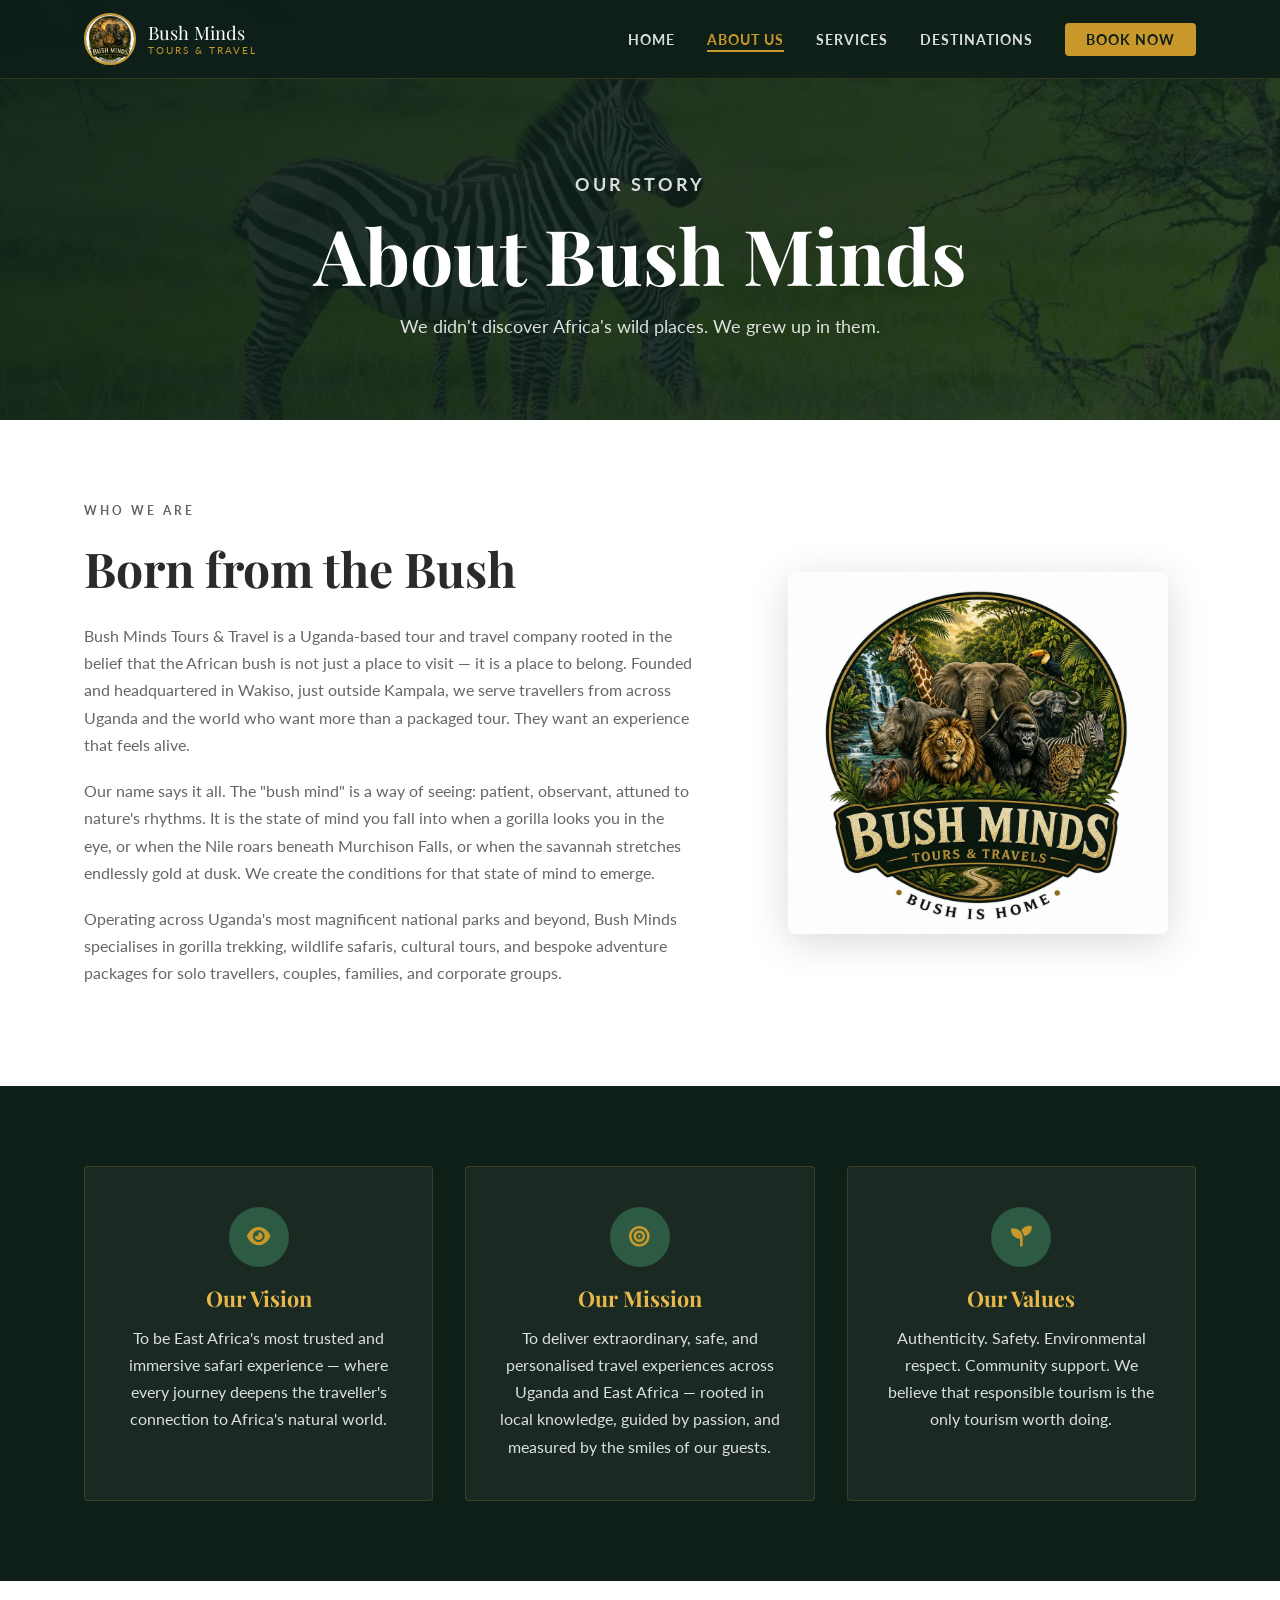
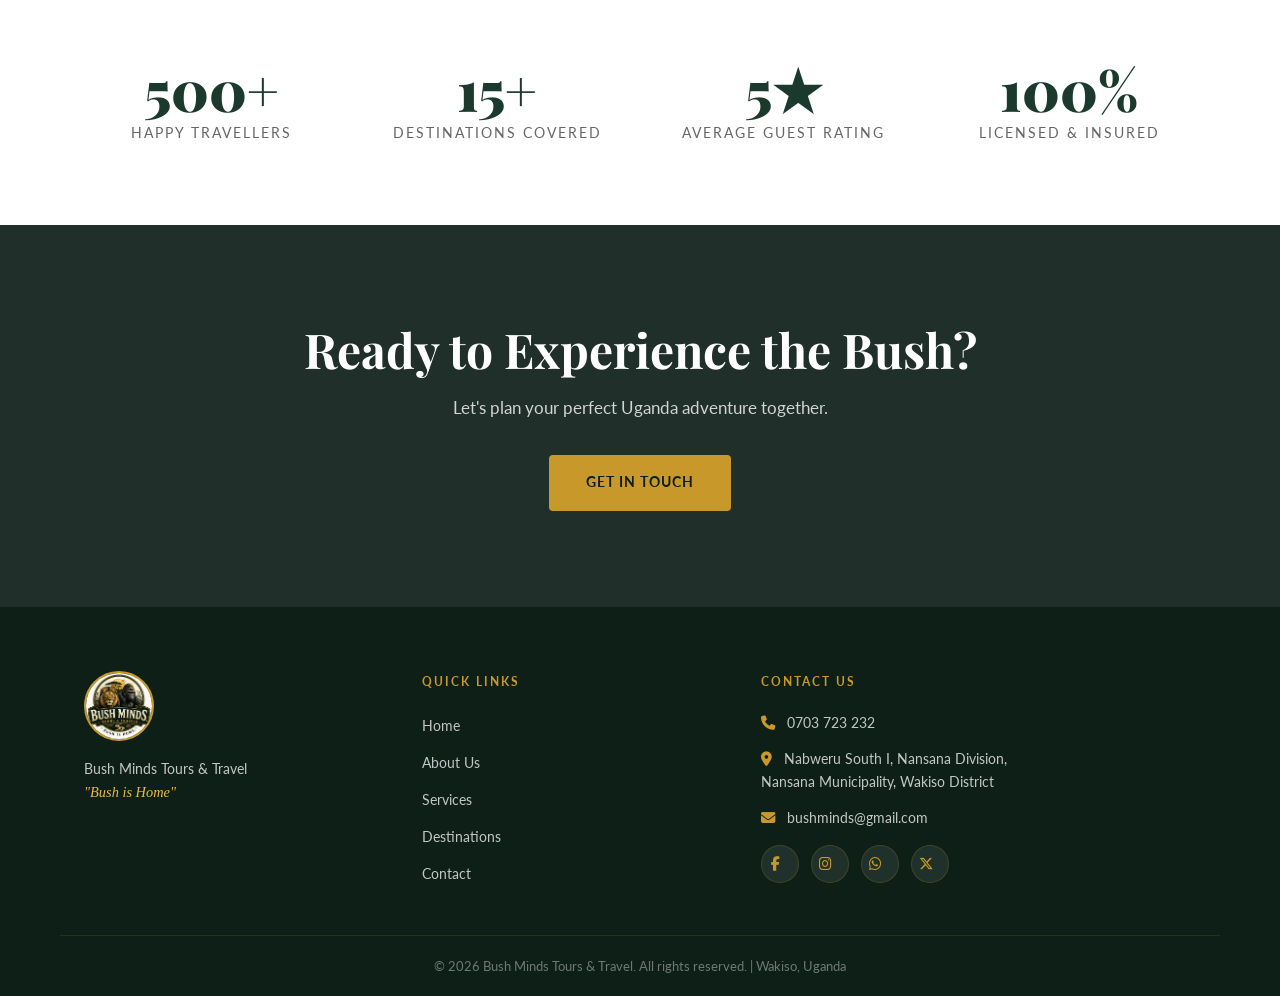
==== about.html @ b8e7d316 "Add files via upload" ====
<!DOCTYPE html>
<html lang="en">
<head>
  <meta charset="UTF-8" />
  <meta name="viewport" content="width=device-width, initial-scale=1.0" />
  <title>About Us – Bush Minds Tours & Travel</title>
  <link rel="stylesheet" href="css/style.css" />
  <link href="https://fonts.googleapis.com/css2?family=Playfair+Display:wght@700;900&family=Lato:wght@300;400;700&family=IM+Fell+English:ital@0;1&display=swap" rel="stylesheet" />
  <link rel="stylesheet" href="https://cdnjs.cloudflare.com/ajax/libs/font-awesome/6.5.0/css/all.min.css" />
</head>
<body>

  <!-- NAV -->
  <nav class="navbar" id="navbar">
    <div class="nav-inner">
      <a href="index.html" class="nav-logo">
        <img src="images/logo1.jpeg" alt="Bush Minds Logo" class="logo-img" />
        <span class="logo-text">Bush Minds <span class="logo-sub">Tours & Travel</span></span>
      </a>
      <button class="nav-toggle" id="navToggle" aria-label="Toggle menu">
        <span></span><span></span><span></span>
      </button>
      <ul class="nav-links" id="navLinks">
        <li><a href="index.html">Home</a></li>
        <li><a href="about.html" class="active">About Us</a></li>
        <li><a href="services.html">Services</a></li>
        <li><a href="destinations.html">Destinations</a></li>
        <li><a href="contact.html" class="nav-cta">Book Now</a></li>
      </ul>
    </div>
  </nav>

  <!-- PAGE HERO -->
  <section class="page-hero about-hero">
    <div class="hero-overlay"></div>
    <div class="page-hero-content">
      <p class="hero-eyebrow">Our Story</p>
      <h1>About Bush Minds</h1>
      <p>We didn't discover Africa's wild places. We grew up in them.</p>
    </div>
  </section>

  <!-- STORY SECTION -->
  <section class="section">
    <div class="container story-layout">
      <div class="story-text">
        <p class="section-eyebrow">Who We Are</p>
        <h2 class="section-title">Born from the Bush</h2>
        <p>Bush Minds Tours & Travel is a Uganda-based tour and travel company rooted in the belief that the African bush is not just a place to visit — it is a place to belong. Founded and headquartered in Wakiso, just outside Kampala, we serve travellers from across Uganda and the world who want more than a packaged tour. They want an experience that feels alive.</p>
        <p>Our name says it all. The "bush mind" is a way of seeing: patient, observant, attuned to nature's rhythms. It is the state of mind you fall into when a gorilla looks you in the eye, or when the Nile roars beneath Murchison Falls, or when the savannah stretches endlessly gold at dusk. We create the conditions for that state of mind to emerge.</p>
        <p>Operating across Uganda's most magnificent national parks and beyond, Bush Minds specialises in gorilla trekking, wildlife safaris, cultural tours, and bespoke adventure packages for solo travellers, couples, families, and corporate groups.</p>
      </div>
      <div class="story-image">
        <img src="images/logo2.jpeg" alt="Bush Minds Logo" class="about-logo-display" />
      </div>
    </div>
  </section>

  <!-- MISSION / VISION -->
  <section class="section mv-section" style="background:var(--clr-dark);">
    <div class="container">
      <div class="mv-grid">
        <div class="mv-card">
          <div class="mv-icon"><i class="fas fa-eye"></i></div>
          <h3>Our Vision</h3>
          <p>To be East Africa's most trusted and immersive safari experience — where every journey deepens the traveller's connection to Africa's natural world.</p>
        </div>
        <div class="mv-card">
          <div class="mv-icon"><i class="fas fa-bullseye"></i></div>
          <h3>Our Mission</h3>
          <p>To deliver extraordinary, safe, and personalised travel experiences across Uganda and East Africa — rooted in local knowledge, guided by passion, and measured by the smiles of our guests.</p>
        </div>
        <div class="mv-card">
          <div class="mv-icon"><i class="fas fa-seedling"></i></div>
          <h3>Our Values</h3>
          <p>Authenticity. Safety. Environmental respect. Community support. We believe that responsible tourism is the only tourism worth doing.</p>
        </div>
      </div>
    </div>
  </section>

  <!-- STATS -->
  <section class="section stats-section">
    <div class="container">
      <div class="stats-grid">
        <div class="stat-item">
          <span class="stat-num">500+</span>
          <span class="stat-label">Happy Travellers</span>
        </div>
        <div class="stat-item">
          <span class="stat-num">15+</span>
          <span class="stat-label">Destinations Covered</span>
        </div>
        <div class="stat-item">
          <span class="stat-num">5★</span>
          <span class="stat-label">Average Guest Rating</span>
        </div>
        <div class="stat-item">
          <span class="stat-num">100%</span>
          <span class="stat-label">Licensed & Insured</span>
        </div>
      </div>
    </div>
  </section>

  <!-- CTA -->
  <section class="cta-banner">
    <div class="cta-overlay"></div>
    <div class="cta-content">
      <h2>Ready to Experience the Bush?</h2>
      <p>Let's plan your perfect Uganda adventure together.</p>
      <a href="contact.html" class="btn btn-gold">Get in Touch</a>
    </div>
  </section>

  <!-- FOOTER -->
  <footer class="footer">
    <div class="container footer-grid">
      <div class="footer-brand">
        <img src="images/logo3.jpeg" alt="Bush Minds" class="footer-logo" />
        <p>Bush Minds Tours & Travel<br/><em>"Bush is Home"</em></p>
      </div>
      <div class="footer-links">
        <h4>Quick Links</h4>
        <ul>
          <li><a href="index.html">Home</a></li>
          <li><a href="about.html">About Us</a></li>
          <li><a href="services.html">Services</a></li>
          <li><a href="destinations.html">Destinations</a></li>
          <li><a href="contact.html">Contact</a></li>
        </ul>
      </div>
      <div class="footer-contact">
        <h4>Contact Us</h4>
         <p><a href="tel:+256703723232"><i class="fa-solid fa-phone" aria-hidden="true"></i> 0703 723 232</a></p>
        <p><i class="fas fa-map-marker-alt"></i> Nabweru South I, Nansana Division,<br/>Nansana Municipality, Wakiso District</p>
        <p><i class="fas fa-envelope"></i> <a href="mailto:bushminds@gmail.com">bushminds@gmail.com</a></p>
        <div class="social-icons">
          <a href="#" aria-label="Facebook"><i class="fab fa-facebook-f"></i></a>
          <a href="#" aria-label="Instagram"><i class="fab fa-instagram"></i></a>
          <a href="#" aria-label="WhatsApp"><i class="fab fa-whatsapp"></i></a>
          <a href="#" aria-label="X"><i class="fab fa-x-twitter"></i></a>
        </div>
      </div>
    </div>
    <div class="footer-bottom">
      <p>© 2026 Bush Minds Tours & Travel. All rights reserved. | Wakiso, Uganda</p>
    </div>
  </footer>

  <script src="js/main.js"></script>
</body>
</html>
---- css/style.css ----
/* ============================================================
   BUSH MINDS TOURS & TRAVEL – STYLESHEET
   Palette: Deep Forest Green | Safari Gold | Night Black | Ivory
   Type: Playfair Display (display) + Lato (body)
   ============================================================ */

:root {
  --clr-green:   #1B3A2D;
  --clr-green-md:#2C5A42;
  --clr-gold:    #C8992A;
  --clr-gold-lt: #E8B94A;
  --clr-dark:    #0E1F18;
  --clr-ivory:   #F5F0E8;
  --clr-white:   #FFFFFF;
  --clr-text:    #2A2A2A;
  --clr-muted:   #666;
  --clr-border:  #DDD4C0;
  --radius:      4px;
  --shadow:      0 4px 20px rgba(0,0,0,0.12);
  --transition:  0.3s ease;
}

*, *::before, *::after { box-sizing: border-box; margin: 0; padding: 0; }

html { scroll-behavior: smooth; }

body {
  font-family: 'Lato', sans-serif;
  font-size: 16px;
  line-height: 1.7;
  color: var(--clr-text);
  background: var(--clr-white);
  overflow-x: hidden;
}

img { max-width: 100%; display: block; }
a { text-decoration: none; color: inherit; }
ul { list-style: none; }

/* ── TYPOGRAPHY ── */
h1, h2, h3 { font-family: 'Playfair Display', serif; line-height: 1.2; }
h1 { font-size: clamp(2.4rem, 6vw, 5rem); }
h2 { font-size: clamp(1.8rem, 4vw, 3rem); }
h3 { font-size: 1.35rem; }
em { font-family: 'IM Fell English', serif; font-style: italic; }

/* ── UTILITIES ── */
.container { max-width: 1160px; margin: 0 auto; padding: 0 1.5rem; }
.section { padding: 5rem 0; }
.section-header { text-align: center; margin-bottom: 3.5rem; }
.section-header.light .section-eyebrow { color: var(--clr-gold-lt); }
.section-eyebrow {
  font-family: 'Lato', sans-serif;
  text-transform: uppercase;
  letter-spacing: 3px;
  font-size: 0.78rem;
  color: var(--clr-gold);
  font-weight: 700;
  margin-bottom: 0.6rem;
  display: block;
}
.hero-eyebrow {
  font-family: 'Lato', sans-serif;
  text-transform: uppercase;
  letter-spacing: 3px;
  font-size: 0.78rem;
  color: var(--clr-gold-lt);
  font-weight: 700;
  margin-bottom: 1rem;
  display: block;
}

/* ── BUTTONS ── */
.btn {
  display: inline-block;
  padding: 0.85rem 2.2rem;
  border-radius: var(--radius);
  font-family: 'Lato', sans-serif;
  font-weight: 700;
  font-size: 0.9rem;
  letter-spacing: 1px;
  text-transform: uppercase;
  transition: all var(--transition);
  cursor: pointer;
  border: 2px solid transparent;
}
.btn-gold {
  background: var(--clr-gold);
  color: var(--clr-dark);
  border-color: var(--clr-gold);
}
.btn-gold:hover {
  background: var(--clr-gold-lt);
  border-color: var(--clr-gold-lt);
  transform: translateY(-2px);
  box-shadow: 0 6px 20px rgba(200,153,42,0.4);
}
.btn-outline {
  background: transparent;
  color: var(--clr-white);
  border-color: var(--clr-white);
}
.btn-outline:hover {
  background: var(--clr-white);
  color: var(--clr-dark);
}
.btn-sm { padding: 0.6rem 1.4rem; font-size: 0.82rem; }
.btn-full { width: 100%; text-align: center; }
.btn-whatsapp {
  display: inline-flex;
  align-items: center;
  gap: 0.5rem;
  background: #25D366;
  color: #fff;
  padding: 0.65rem 1.4rem;
  border-radius: var(--radius);
  font-weight: 700;
  font-size: 0.9rem;
  margin-top: 0.5rem;
  transition: background var(--transition);
}
.btn-whatsapp:hover { background: #1dbb57; }

/* ── NAVBAR ── */
.navbar {
  position: fixed;
  top: 0; left: 0; right: 0;
  z-index: 1000;
  padding: 0.8rem 0;
  background: rgba(14,31,24,0.92);
  backdrop-filter: blur(10px);
  border-bottom: 1px solid rgba(200,153,42,0.2);
  transition: background var(--transition), padding var(--transition);
}
.navbar.scrolled {
  background: rgba(14,31,24,0.99);
  padding: 0.5rem 0;
  box-shadow: 0 2px 20px rgba(0,0,0,0.4);
}
.nav-inner {
  max-width: 1160px;
  margin: 0 auto;
  padding: 0 1.5rem;
  display: flex;
  align-items: center;
  justify-content: space-between;
}
.nav-logo {
  display: flex;
  align-items: center;
  gap: 0.75rem;
}
.logo-img {
  width: 52px;
  height: 52px;
  border-radius: 50%;
  object-fit: cover;
  border: 2px solid var(--clr-gold);
}
.logo-text {
  font-family: 'Playfair Display', serif;
  font-size: 1.15rem;
  color: var(--clr-white);
  line-height: 1.2;
  display: flex;
  flex-direction: column;
}
.logo-sub {
  font-family: 'Lato', sans-serif;
  font-size: 0.65rem;
  text-transform: uppercase;
  letter-spacing: 2px;
  color: var(--clr-gold);
}
.nav-links {
  display: flex;
  align-items: center;
  gap: 2rem;
}
.nav-links a {
  color: rgba(255,255,255,0.85);
  font-size: 0.9rem;
  font-weight: 700;
  text-transform: uppercase;
  letter-spacing: 1px;
  position: relative;
  transition: color var(--transition);
}
.nav-links a::after {
  content: '';
  position: absolute;
  bottom: -4px; left: 0;
  width: 0; height: 2px;
  background: var(--clr-gold);
  transition: width var(--transition);
}
.nav-links a:hover,
.nav-links a.active { color: var(--clr-gold); }
.nav-links a:hover::after,
.nav-links a.active::after { width: 100%; }
.nav-cta {
  background: var(--clr-gold) !important;
  color: var(--clr-dark) !important;
  padding: 0.5rem 1.3rem;
  border-radius: var(--radius);
}
.nav-cta::after { display: none !important; }
.nav-cta:hover { background: var(--clr-gold-lt) !important; }

.nav-toggle {
  display: none;
  flex-direction: column;
  gap: 5px;
  background: none;
  border: none;
  cursor: pointer;
  padding: 4px;
}
.nav-toggle span {
  display: block;
  width: 26px; height: 2px;
  background: var(--clr-white);
  transition: all var(--transition);
}

/* ── HERO ── */
.hero {
  position: relative;
  min-height: 100vh;
  display: flex;
  align-items: center;
  background:
    linear-gradient(to bottom right, rgba(14,31,24,0.85) 0%, rgba(27,58,45,0.7) 60%, rgba(200,153,42,0.15) 100%),
    url('../images/Gorilla-4.jpg') center/cover no-repeat;
}
.hero-overlay {
  position: absolute;
  inset: 0;
  background: linear-gradient(135deg, rgba(14,31,24,0.8) 0%, rgba(14,31,24,0.3) 100%);
}
.hero-content {
  position: relative;
  z-index: 2;
  max-width: 1160px;
  margin: 0 auto;
  padding: 8rem 1.5rem 4rem;
  max-width: 700px;
  padding-left: max(1.5rem, 5vw);
}
.hero-title {
  color: var(--clr-white);
  margin-bottom: 1.2rem;
  text-shadow: 0 2px 20px rgba(0,0,0,0.4);
}
.hero-title em {
  color: var(--clr-gold-lt);
  display: block;
}
.hero-sub {
  color: rgba(255,255,255,0.88);
  font-size: 1.1rem;
  max-width: 560px;
  margin-bottom: 2.2rem;
  font-weight: 300;
}
.hero-actions { display: flex; gap: 1rem; flex-wrap: wrap; }
.hero-scroll-hint {
  position: absolute;
  bottom: 2rem;
  left: 50%;
  transform: translateX(-50%);
  color: rgba(255,255,255,0.6);
  font-size: 0.75rem;
  text-transform: uppercase;
  letter-spacing: 2px;
  display: flex;
  flex-direction: column;
  align-items: center;
  gap: 0.4rem;
  animation: bounce 2s infinite;
}
@keyframes bounce {
  0%,100% { transform: translateX(-50%) translateY(0); }
  50% { transform: translateX(-50%) translateY(-8px); }
}

/* ── PAGE HERO ── */
.page-hero {
  position: relative;
  min-height: 420px;
  display: flex;
  align-items: center;
  padding-top: 80px;
}
.about-hero {
  background: linear-gradient(rgba(14,31,24,0.75), rgba(14,31,24,0.75)),
    url('../images/Zebra-1.webp') center/cover no-repeat;
}
.services-hero {
  background: linear-gradient(rgba(14,31,24,0.75), rgba(14,31,24,0.75)),
    url('../images/Elephant-1.jpg') center/cover no-repeat;
}
.dest-hero {
  background: linear-gradient(rgba(14,31,24,0.75), rgba(14,31,24,0.75)),
    url('../images/Queen-elizabeth-2.jpg') center/cover no-repeat;
}
.contact-hero {
  background: linear-gradient(rgba(14,31,24,0.75), rgba(14,31,24,0.75)),
    url('https://images.unsplash.com/photo-1516426122078-c23e76319801?w=1600&q=80') center/cover no-repeat;
}
.page-hero-content {
  position: relative;
  z-index: 2;
  max-width: 1160px;
  margin: 0 auto;
  padding: 2rem 1.5rem;
  text-align: center;
  color: var(--clr-white);
}
.page-hero-content h1 { margin: 0.5rem 0; }
.page-hero-content p {
  font-size: 1.1rem;
  color: rgba(255,255,255,0.85);
  max-width: 540px;
  margin: 0.75rem auto 0;
}

/* ── MARQUEE ── */
.marquee-strip {
  background: var(--clr-gold);
  padding: 0.75rem 0;
  overflow: hidden;
}
.marquee-track {
  display: flex;
  gap: 3rem;
  white-space: nowrap;
  animation: marquee 30s linear infinite;
  width: max-content;
}
.marquee-track span {
  font-family: 'Lato', sans-serif;
  font-weight: 700;
  font-size: 0.85rem;
  text-transform: uppercase;
  letter-spacing: 2px;
  color: var(--clr-dark);
}
@keyframes marquee {
  from { transform: translateX(0); }
  to { transform: translateX(-50%); }
}

/* ── CARDS / WHY SECTION ── */
.cards-grid { display: grid; gap: 1.5rem; }
.why-grid { grid-template-columns: repeat(auto-fit, minmax(240px, 1fr)); }
.card {
  background: var(--clr-white);
  border: 1px solid var(--clr-border);
  border-radius: var(--radius);
  padding: 2rem 1.5rem;
  transition: transform var(--transition), box-shadow var(--transition);
}
.card:hover { transform: translateY(-4px); box-shadow: var(--shadow); }
.why-card { text-align: center; }
.card-icon {
  width: 60px; height: 60px;
  background: var(--clr-green);
  border-radius: 50%;
  display: flex; align-items: center; justify-content: center;
  margin: 0 auto 1.25rem;
}
.card-icon i { color: var(--clr-gold); font-size: 1.3rem; }
.card h3 { margin-bottom: 0.6rem; font-size: 1.15rem; }
.card p { color: var(--clr-muted); font-size: 0.95rem; }

/* ── DESTINATION CARDS (home preview) ── */
.dest-grid { grid-template-columns: repeat(auto-fit, minmax(300px, 1fr)); }
.dest-card {
  background: #1a2e24;
  border-radius: var(--radius);
  overflow: hidden;
  border: 1px solid rgba(200,153,42,0.2);
  transition: transform var(--transition);
}
.dest-card:hover { transform: translateY(-4px); }
.dest-img {
  height: 200px;
  background-size: cover;
  background-position: center;
}
.bwindi { background-image: url('../images/bwindi-forest-1.jpg'); }
.murchison { background-image: url('../images/murchison-falls-2.webp'); }
.queen { background-image: url('../images/Queen\ Elizabeth-1.jpg'); }
.dest-info { padding: 1.5rem; }
.dest-info h3 { color: var(--clr-white); margin-bottom: 0.5rem; font-size: 1.1rem; }
.dest-info p { color: rgba(255,255,255,0.7); font-size: 0.9rem; margin-bottom: 1rem; }
.dest-link { color: var(--clr-gold); font-weight: 700; font-size: 0.85rem; text-transform: uppercase; letter-spacing: 1px; }
.dest-link i { margin-left: 0.3rem; }
.dest-link:hover { color: var(--clr-gold-lt); }

/* ── TESTIMONIALS ── */
.testimonials-section { background: var(--clr-ivory); }
.testi-grid { display: grid; grid-template-columns: repeat(auto-fit, minmax(280px, 1fr)); gap: 1.5rem; }
.testi-card {
  background: var(--clr-white);
  padding: 2rem;
  border-radius: var(--radius);
  border-left: 4px solid var(--clr-gold);
  box-shadow: var(--shadow);
}
.stars { color: var(--clr-gold); font-size: 1.1rem; margin-bottom: 1rem; }
.testi-card p { color: var(--clr-text); font-style: italic; margin-bottom: 1rem; line-height: 1.6; }
.testi-author { font-size: 0.85rem; color: var(--clr-muted); }
.testi-author strong { color: var(--clr-green); }

/* ── CTA BANNER ── */
.cta-banner {
  position: relative;
  background:
    linear-gradient(rgba(14,31,24,0.85), rgba(14,31,24,0.85)),
    url('https://images.unsplash.com/photo-1516426122078-c23e76319801?w=1600&q=80') center/cover no-repeat fixed;
  padding: 6rem 1.5rem;
  text-align: center;
}
.cta-overlay { position: absolute; inset: 0; background: rgba(14,31,24,0.5); }
.cta-content { position: relative; z-index: 2; }
.cta-content h2 { color: var(--clr-white); margin-bottom: 1rem; }
.cta-content p { color: rgba(255,255,255,0.8); margin-bottom: 2rem; font-size: 1.05rem; }

/* ── FOOTER ── */
.footer {
  background: var(--clr-dark);
  padding: 4rem 0 0;
  color: rgba(255,255,255,0.75);
}
.footer-grid {
  display: grid;
  grid-template-columns: 1fr 1fr 1.5fr;
  gap: 3rem;
  padding-bottom: 3rem;
  border-bottom: 1px solid rgba(200,153,42,0.15);
}
.footer-logo {
  width: 70px;
  height: 70px;
  border-radius: 50%;
  border: 2px solid var(--clr-gold);
  margin-bottom: 1rem;
  object-fit: cover;
}
.footer-brand p { font-size: 0.9rem; line-height: 1.6; }
.footer-brand em { color: var(--clr-gold-lt); }
.footer h4 {
  font-family: 'Lato', sans-serif;
  text-transform: uppercase;
  letter-spacing: 2px;
  font-size: 0.78rem;
  color: var(--clr-gold);
  margin-bottom: 1.2rem;
}
.footer-links ul { display: flex; flex-direction: column; gap: 0.6rem; }
.footer-links a { font-size: 0.9rem; transition: color var(--transition); }
.footer-links a:hover { color: var(--clr-gold-lt); }
.footer-contact p { font-size: 0.9rem; margin-bottom: 0.8rem; line-height: 1.6; }
.footer-contact i { color: var(--clr-gold); margin-right: 0.5rem; }
.footer-contact a { color: rgba(255,255,255,0.75); }
.footer-contact a:hover { color: var(--clr-gold-lt); }
.social-icons { display: flex; gap: 0.75rem; margin-top: 1rem; }
.social-icons a {
  width: 38px; height: 38px;
  border-radius: 50%;
  background: rgba(255,255,255,0.08);
  display: flex; align-items: center; justify-content: center;
  color: rgba(255,255,255,0.75);
  font-size: 0.9rem;
  transition: all var(--transition);
  border: 1px solid rgba(200,153,42,0.2);
}
.social-icons a:hover { background: var(--clr-gold); color: var(--clr-dark); }
.footer-bottom {
  padding: 1.2rem;
  text-align: center;
  font-size: 0.82rem;
  color: rgba(255,255,255,0.4);
}

/* ── ABOUT PAGE ── */
.story-layout {
  display: grid;
  grid-template-columns: 1.4fr 1fr;
  gap: 4rem;
  align-items: center;
}
.story-text p { color: var(--clr-muted); margin-bottom: 1.2rem; }
.story-text .section-title { margin-bottom: 1.5rem; }
.about-logo-display {
  width: 100%;
  max-width: 380px;
  border-radius: 8px;
  margin: 0 auto;
  box-shadow: 0 8px 40px rgba(0,0,0,0.15);
}

/* Mission/Vision */
.mv-section { padding: 5rem 0; }
.mv-grid { display: grid; grid-template-columns: repeat(auto-fit, minmax(260px, 1fr)); gap: 2rem; }
.mv-card {
  background: rgba(255,255,255,0.05);
  border: 1px solid rgba(200,153,42,0.2);
  border-radius: var(--radius);
  padding: 2.5rem 2rem;
  text-align: center;
  color: rgba(255,255,255,0.85);
}
.mv-icon {
  width: 60px; height: 60px;
  background: var(--clr-green-md);
  border-radius: 50%;
  display: flex; align-items: center; justify-content: center;
  margin: 0 auto 1.2rem;
}
.mv-icon i { color: var(--clr-gold); font-size: 1.3rem; }
.mv-card h3 { color: var(--clr-gold-lt); margin-bottom: 0.75rem; }

/* Stats */
.stats-grid { display: grid; grid-template-columns: repeat(auto-fit, minmax(160px, 1fr)); gap: 2rem; text-align: center; }
.stat-item { display: flex; flex-direction: column; gap: 0.3rem; }
.stat-num {
  font-family: 'Playfair Display', serif;
  font-size: 3.5rem;
  font-weight: 900;
  color: var(--clr-green);
  line-height: 1;
}
.stat-label { font-size: 0.85rem; text-transform: uppercase; letter-spacing: 2px; color: var(--clr-muted); }

/* ── SERVICES PAGE ── */
.services-list { display: flex; flex-direction: column; gap: 4rem; }
.service-row {
  display: grid;
  grid-template-columns: 100px 1fr;
  gap: 2.5rem;
  align-items: start;
  padding-bottom: 4rem;
  border-bottom: 1px solid var(--clr-border);
}
.service-row:last-child { border-bottom: none; padding-bottom: 0; }
.service-row.reverse { grid-template-columns: 1fr 100px; }
.service-row.reverse .service-icon-box { order: 2; }
.service-icon-box {
  width: 80px; height: 80px;
  background: var(--clr-green);
  border-radius: var(--radius);
  display: flex; align-items: center; justify-content: center;
  flex-shrink: 0;
  box-shadow: 4px 4px 0 var(--clr-gold);
}
.service-icon-box i { color: var(--clr-gold); font-size: 1.8rem; }
.service-detail h3 { margin-bottom: 0.75rem; color: var(--clr-green); }
.service-detail p { color: var(--clr-muted); margin-bottom: 1.2rem; }
.service-includes { display: flex; flex-direction: column; gap: 0.4rem; }
.service-includes li { display: flex; align-items: center; gap: 0.6rem; font-size: 0.9rem; color: var(--clr-text); }
.service-includes i { color: var(--clr-gold); font-size: 0.8rem; }

/* ── DESTINATIONS PAGE ── */
.dest-detail-grid { display: flex; flex-direction: column; gap: 4rem; }
.dest-detail-card {
  display: grid;
  grid-template-columns: 1fr 1fr;
  gap: 3rem;
  align-items: center;
  padding-bottom: 4rem;
  border-bottom: 1px solid var(--clr-border);
}
.dest-detail-card:last-child { border-bottom: none; padding-bottom: 0; }
.dest-detail-card.reverse { direction: rtl; }
.dest-detail-card.reverse > * { direction: ltr; }
.dest-detail-img {
  height: 320px;
  border-radius: var(--radius);
  background-size: cover;
  background-position: center;
  box-shadow: var(--shadow);
}
.bwindi-lg { background-image: url('../images/bwindi-forest-1.jpg'); }
.murchison-lg { background-image: url('../images/murchison-falls-2.webp'); }
.queen-lg { background-image: url('../images/Queen\ Elizabeth-1.jpg'); }
.rwenzori-lg { background-image: url('../images/Mountain\ Rwenzori-1.webp'); }
.sipi-lg { background-image: url('../images/sipi-falls-3.webp'); }
.source-lg { background-image: url('../images/Source-of-the-Nile-2.jpg'); }

.dest-tag {
  display: inline-block;
  background: var(--clr-green);
  color: var(--clr-gold-lt);
  font-size: 0.72rem;
  text-transform: uppercase;
  letter-spacing: 2px;
  padding: 0.3rem 0.8rem;
  border-radius: 2px;
  margin-bottom: 0.8rem;
  font-weight: 700;
}
.dest-detail-body h3 { color: var(--clr-green); margin-bottom: 0.75rem; }
.dest-detail-body p { color: var(--clr-muted); margin-bottom: 1.2rem; }
.dest-meta {
  display: flex;
  gap: 1.5rem;
  flex-wrap: wrap;
  margin-bottom: 1.5rem;
  font-size: 0.85rem;
  color: var(--clr-muted);
}
.dest-meta i { color: var(--clr-gold); margin-right: 0.3rem; }

/* ── CONTACT PAGE ── */
.contact-layout {
  display: grid;
  grid-template-columns: 1.2fr 1fr;
  gap: 4rem;
  align-items: start;
}
.contact-form-wrap h2,
.contact-info-wrap h2 { margin-bottom: 0.6rem; }
.contact-form-wrap > p { color: var(--clr-muted); margin-bottom: 2rem; }
.contact-form { display: flex; flex-direction: column; gap: 1.2rem; }
.form-row { display: grid; grid-template-columns: 1fr 1fr; gap: 1.2rem; }
.form-group { display: flex; flex-direction: column; gap: 0.4rem; }
.form-group label { font-size: 0.85rem; font-weight: 700; color: var(--clr-text); text-transform: uppercase; letter-spacing: 1px; }
.form-group input,
.form-group select,
.form-group textarea {
  padding: 0.8rem 1rem;
  border: 1.5px solid var(--clr-border);
  border-radius: var(--radius);
  font-family: 'Lato', sans-serif;
  font-size: 0.95rem;
  color: var(--clr-text);
  background: var(--clr-white);
  transition: border-color var(--transition);
  outline: none;
}
.form-group input:focus,
.form-group select:focus,
.form-group textarea:focus { border-color: var(--clr-green); }
.form-group textarea { resize: vertical; }
.form-success {
  display: none;
  background: #e6f9ee;
  border: 1px solid #4CAF50;
  border-radius: var(--radius);
  padding: 1.2rem;
  text-align: center;
  color: #2e7d32;
}
.form-success i { font-size: 1.5rem; margin-bottom: 0.5rem; display: block; }
.form-success.show { display: block; }

.contact-info-wrap { padding-top: 1rem; }
.contact-info-item {
  display: flex;
  gap: 1.2rem;
  margin-bottom: 2rem;
  padding-bottom: 2rem;
  border-bottom: 1px solid var(--clr-border);
}
.contact-info-item:last-of-type { border-bottom: none; }
.ci-icon {
  width: 44px; height: 44px;
  background: var(--clr-green);
  border-radius: 50%;
  display: flex; align-items: center; justify-content: center;
  flex-shrink: 0;
}
.ci-icon i { color: var(--clr-gold); font-size: 1rem; }
.contact-info-item h4 { font-size: 1rem; margin-bottom: 0.3rem; }
.contact-info-item p { font-size: 0.9rem; color: var(--clr-muted); }
.contact-info-item a { color: var(--clr-green); }
.contact-info-item a:hover { color: var(--clr-gold); }

.contact-logo-display { text-align: center; padding: 1.5rem 0; }
.contact-logo-display img { width: 120px; height: 120px; border-radius: 50%; object-fit: cover; margin: 0 auto 0.6rem; border: 3px solid var(--clr-gold); }
.contact-logo-display p { color: var(--clr-muted); font-size: 0.9rem; }

.map-wrap { height: 380px; }
.map-wrap iframe { display: block; }

/* ── RESPONSIVE ── */
@media (max-width: 900px) {
  .story-layout,
  .dest-detail-card,
  .contact-layout { grid-template-columns: 1fr; }
  .dest-detail-card.reverse { direction: ltr; }
  .dest-detail-img { height: 240px; }
  .footer-grid { grid-template-columns: 1fr 1fr; }
  .service-row,
  .service-row.reverse { grid-template-columns: 1fr; }
  .service-row.reverse .service-icon-box { order: 0; }
  .service-icon-box { width: 60px; height: 60px; }
  .service-icon-box i { font-size: 1.4rem; }
}

@media (max-width: 680px) {
  .nav-links {
    display: none;
    flex-direction: column;
    position: absolute;
    top: 100%; left: 0; right: 0;
    background: var(--clr-dark);
    padding: 1.5rem;
    gap: 1.2rem;
    border-top: 1px solid rgba(200,153,42,0.2);
  }
  .nav-links.open { display: flex; }
  .nav-toggle { display: flex; }
  .hero-actions { flex-direction: column; align-items: flex-start; }
  .footer-grid { grid-template-columns: 1fr; }
  .form-row { grid-template-columns: 1fr; }
  .testi-grid { grid-template-columns: 1fr; }
}
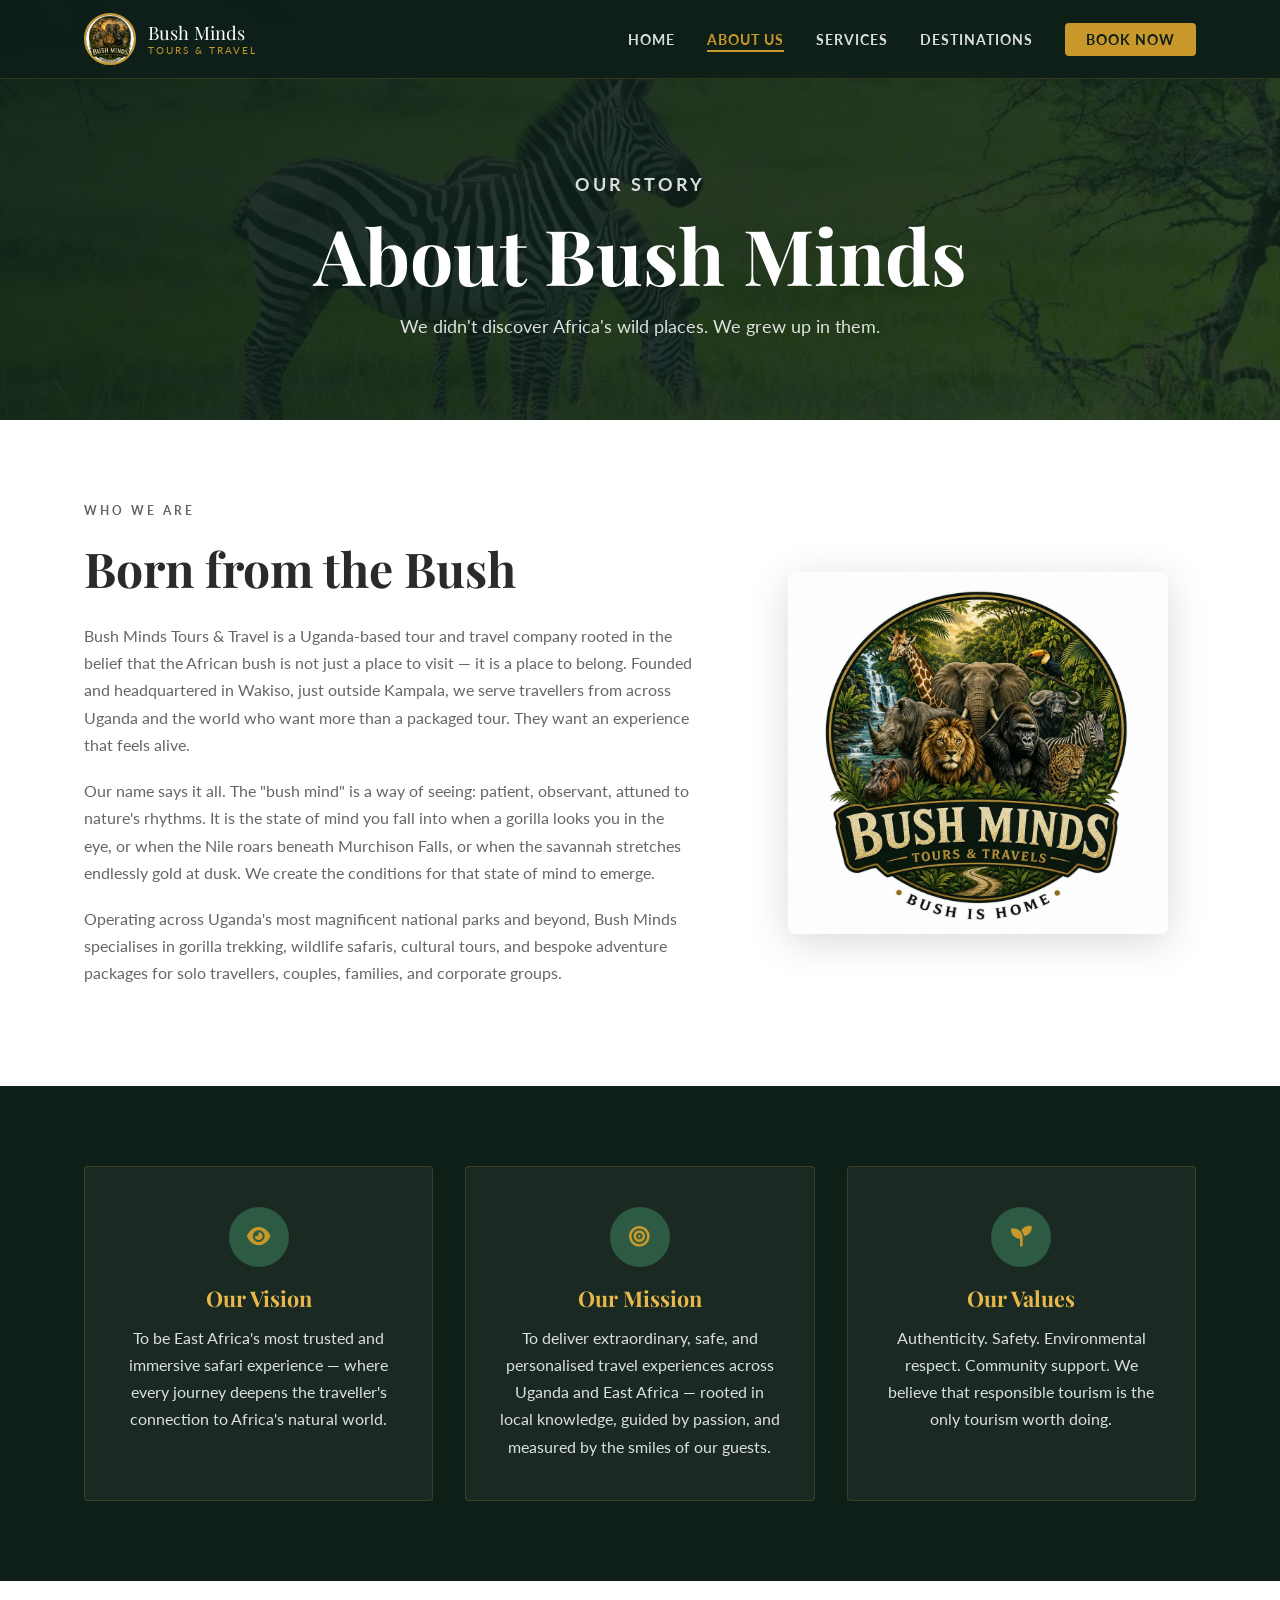
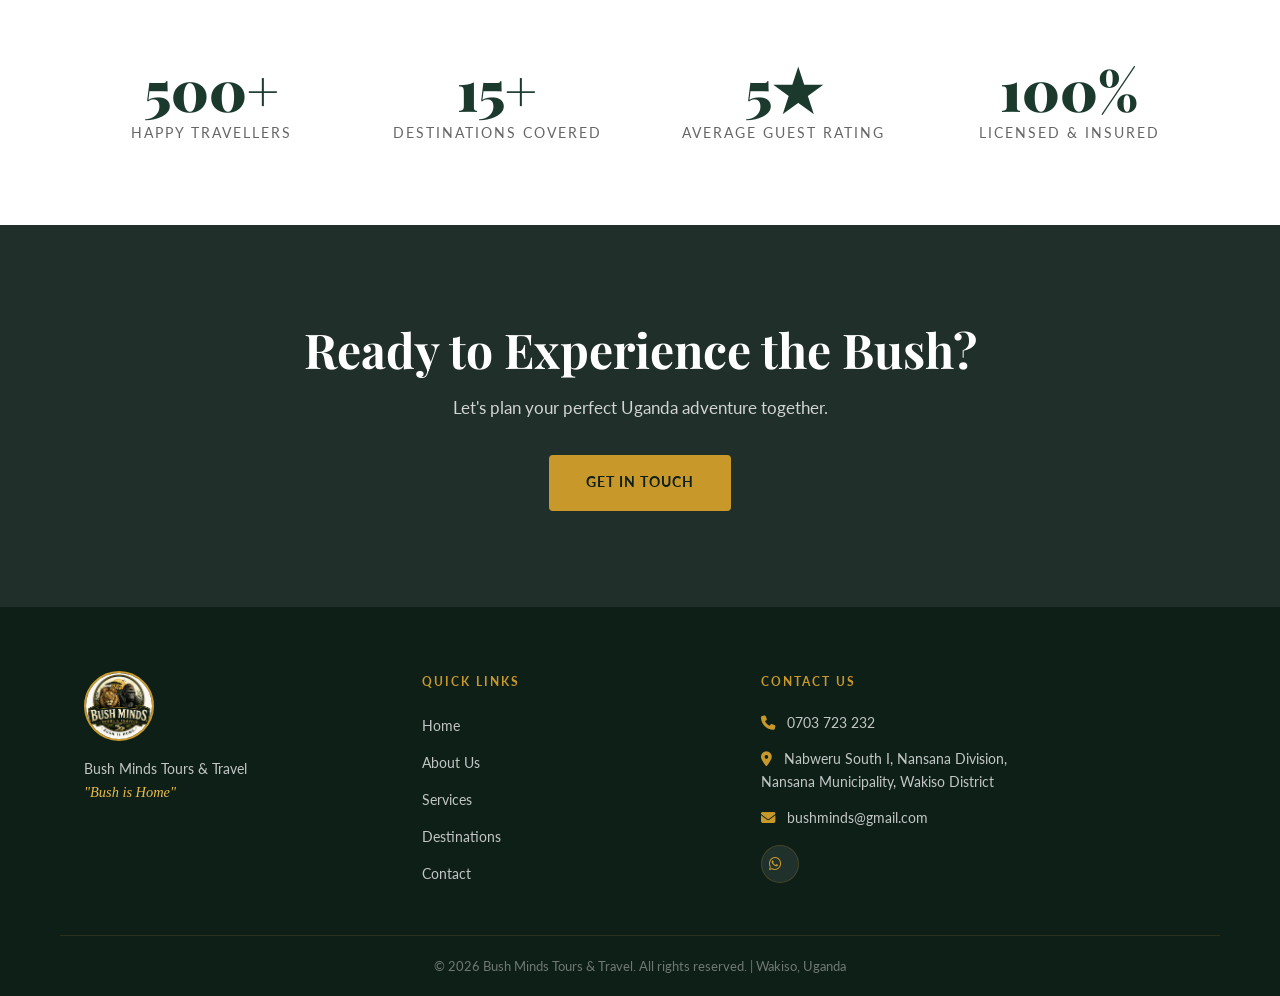
==== commit e8edcd37: "Add files via upload" ====
--- a/about.html
+++ b/about.html
@@ -136,10 +136,9 @@
         <p><i class="fas fa-map-marker-alt"></i> Nabweru South I, Nansana Division,<br/>Nansana Municipality, Wakiso District</p>
         <p><i class="fas fa-envelope"></i> <a href="mailto:bushminds@gmail.com">bushminds@gmail.com</a></p>
         <div class="social-icons">
-          <a href="#" aria-label="Facebook"><i class="fab fa-facebook-f"></i></a>
-          <a href="#" aria-label="Instagram"><i class="fab fa-instagram"></i></a>
+         
           <a href="#" aria-label="WhatsApp"><i class="fab fa-whatsapp"></i></a>
-          <a href="#" aria-label="X"><i class="fab fa-x-twitter"></i></a>
+          
         </div>
       </div>
     </div>
--- a/css/style.css
+++ b/css/style.css
@@ -389,7 +389,7 @@
   background-size: cover;
   background-position: center;
 }
-.bwindi { background-image: url('../images/bwindi-forest-1.jpg'); }
+.bwindi { background-image: url('../images/Gorilla-2.webp'); }
 .murchison { background-image: url('../images/murchison-falls-2.webp'); }
 .queen { background-image: url('../images/Queen\ Elizabeth-1.jpg'); }
 .dest-info { padding: 1.5rem; }
@@ -583,7 +583,7 @@
   background-position: center;
   box-shadow: var(--shadow);
 }
-.bwindi-lg { background-image: url('../images/bwindi-forest-1.jpg'); }
+.bwindi-lg { background-image: url('../images/Gorilla-2.webp'); }
 .murchison-lg { background-image: url('../images/murchison-falls-2.webp'); }
 .queen-lg { background-image: url('../images/Queen\ Elizabeth-1.jpg'); }
 .rwenzori-lg { background-image: url('../images/Mountain\ Rwenzori-1.webp'); }
